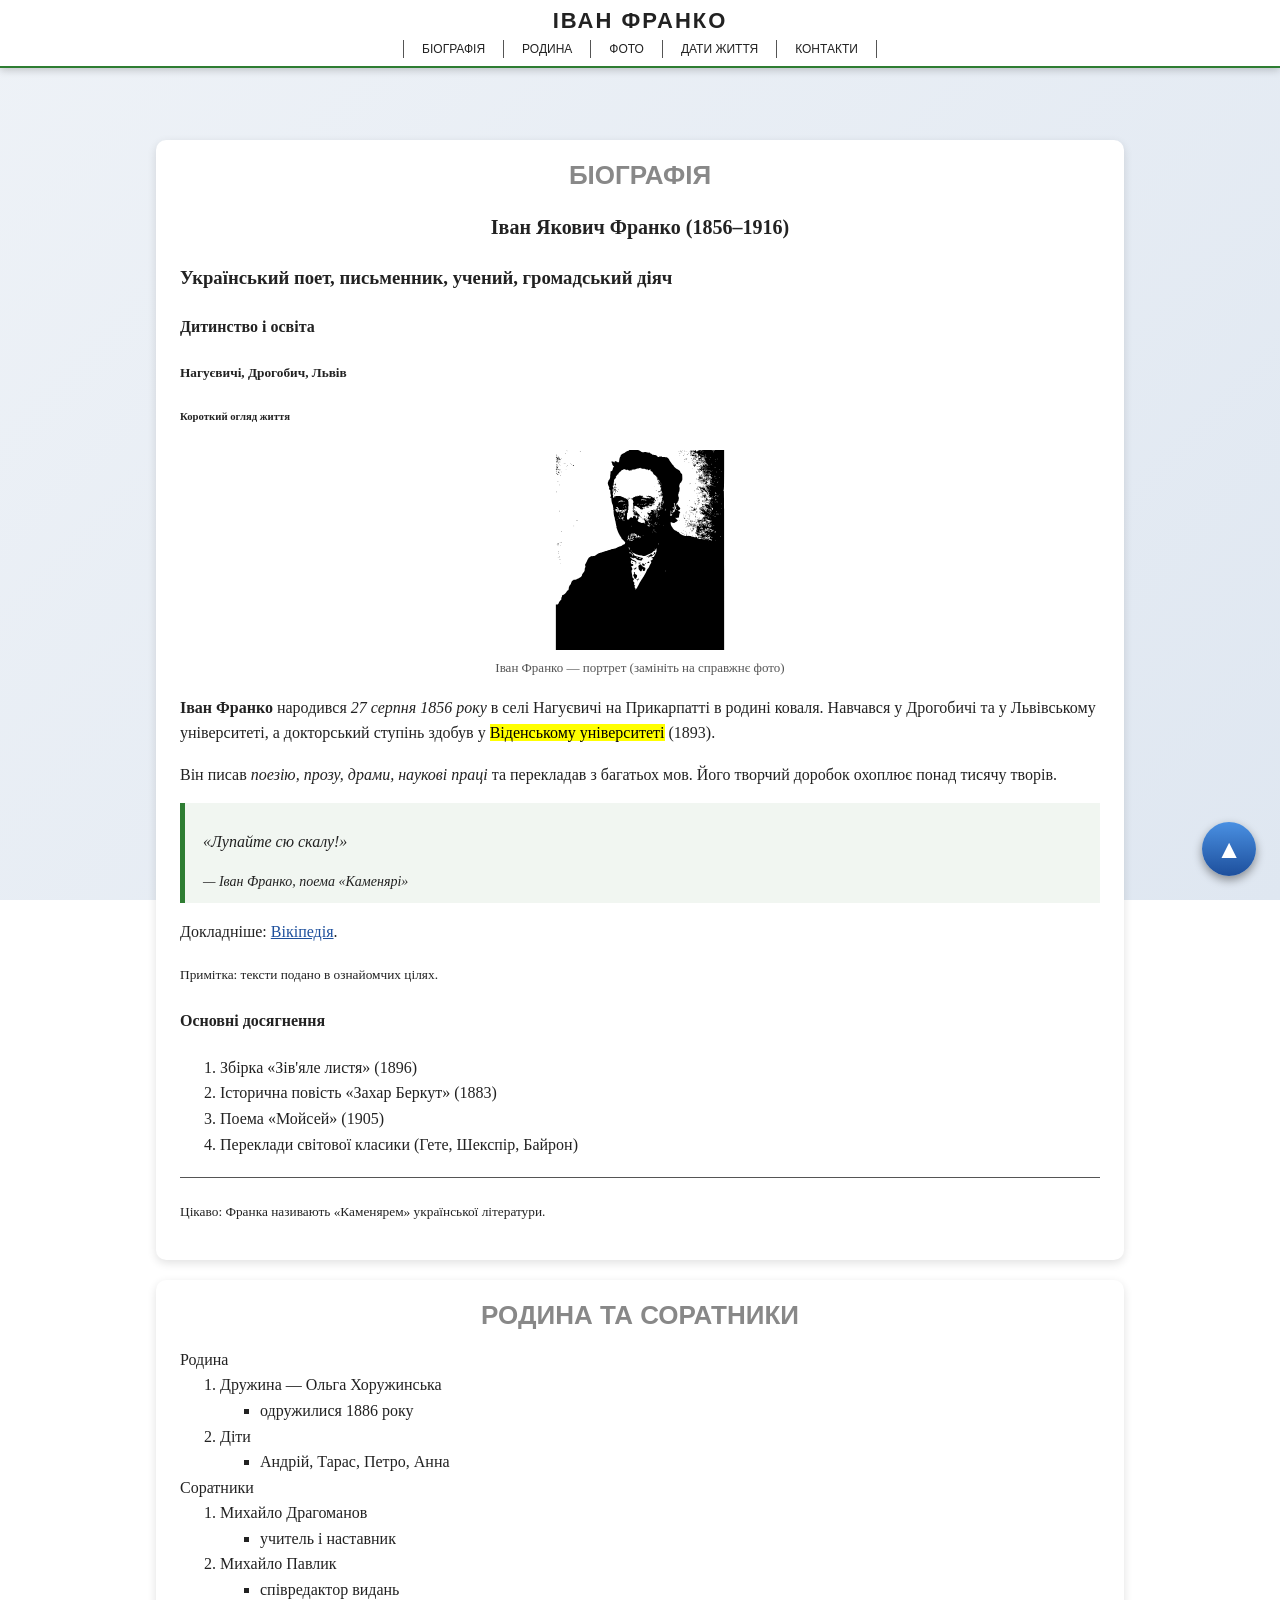
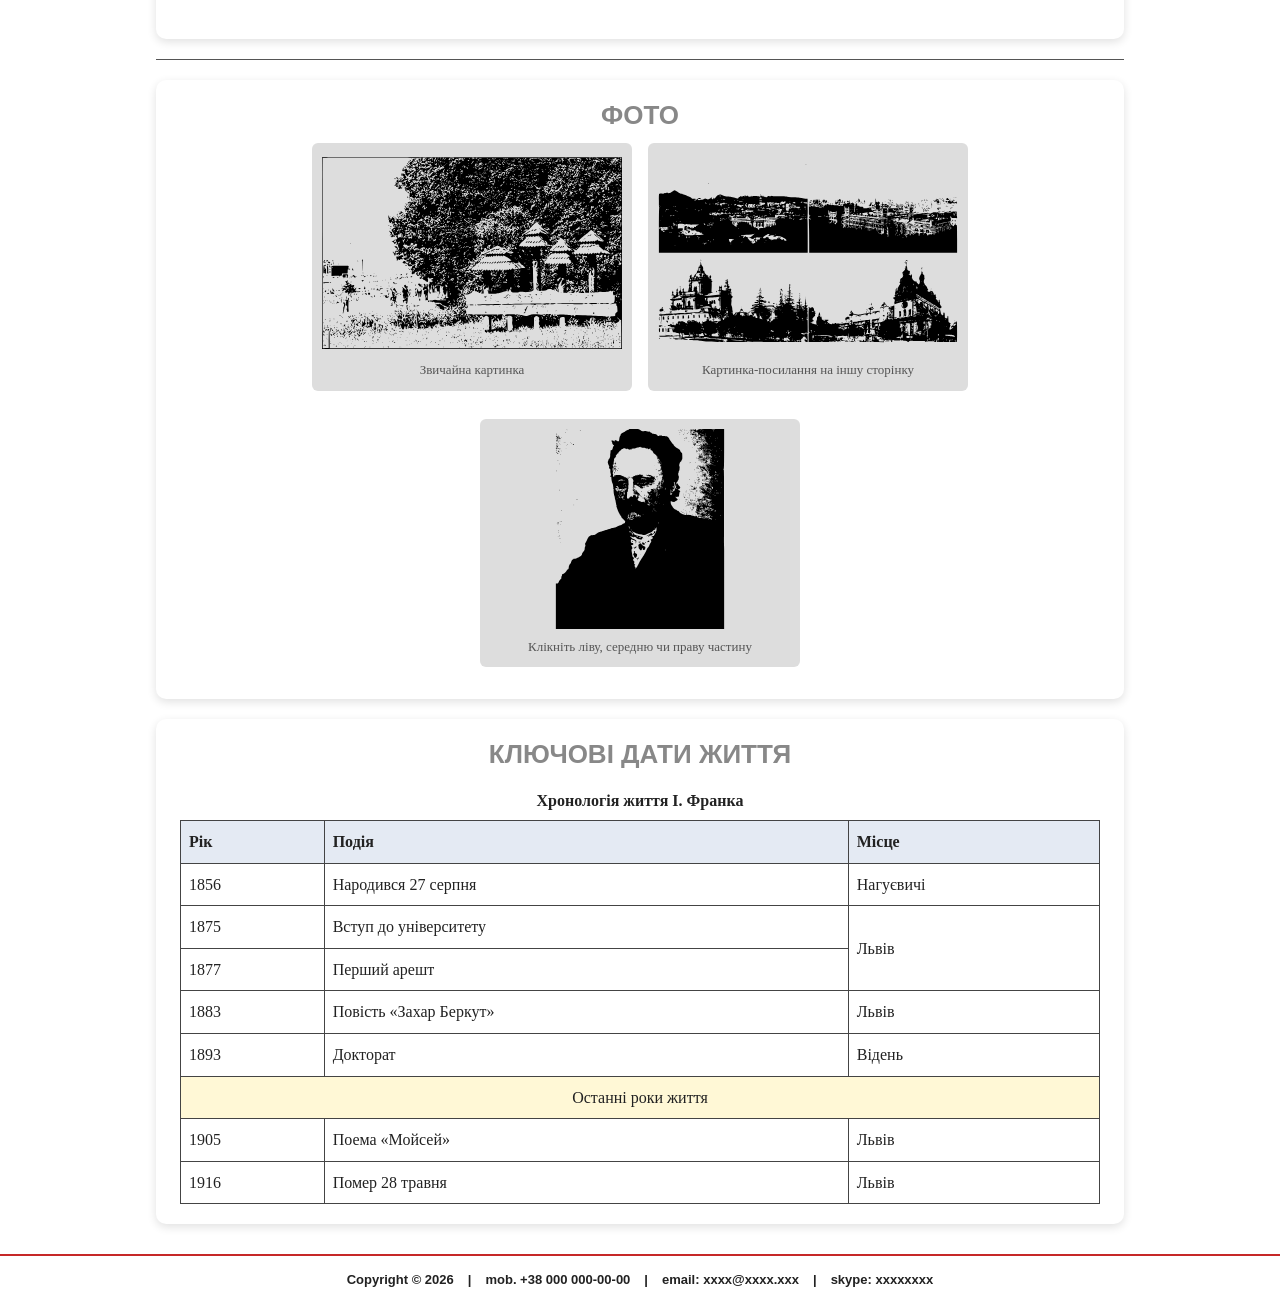
==== index.html @ 9ad6f0ee "Initial commit: LR1" ====
<!DOCTYPE html>
<html lang="uk"><head><meta charset="UTF-8"><meta name="viewport" content="width=device-width,initial-scale=1">
<title>Іван Франко — біографія</title><link rel="stylesheet" href="css/styles.css"></head><body id="top">
<header class="site-header"><h1>ІВАН ФРАНКО</h1>
<nav><ul>
<li><a href="index.html#bio">Біографія</a></li>
<li><a href="index.html#family">Родина</a></li>
<li><a href="photo.html">Фото</a></li>
<li><a href="index.html#dates">Дати життя</a></li>
<li><a href="contact.html">Контакти</a></li>
</ul></nav></header>
<div class="wrap"><main>
<section id="bio"><article>
<h2>Біографія</h2>
<h1 style="text-align:center;font-size:20px">Іван Якович Франко (1856–1916)</h1>
<h3>Український поет, письменник, учений, громадський діяч</h3>
<h4>Дитинство і освіта</h4>
<h5>Нагуєвичі, Дрогобич, Львів</h5>
<h6>Короткий огляд життя</h6>
<figure><img src="images/photo1.svg" alt="Портрет Івана Франка" width="300" height="200"><figcaption>Іван Франко — портрет (замініть на справжнє фото)</figcaption></figure>
<p><strong>Іван Франко</strong> народився <em>27 серпня 1856 року</em> в селі Нагуєвичі на Прикарпатті в родині коваля. Навчався у Дрогобичі та у Львівському університеті, а докторський ступінь здобув у <mark>Віденському університеті</mark> (1893).</p>
<p>Він писав <i>поезію, прозу, драми, наукові праці</i> та перекладав з багатьох мов. Його творчий доробок охоплює понад тисячу творів.</p>
<blockquote><p>«Лупайте сю скалу!»</p><cite>— Іван Франко, поема «Каменярі»</cite></blockquote>
<p>Докладніше: <a href="https://uk.wikipedia.org/wiki/Іван_Франко" target="_blank" rel="noopener">Вікіпедія</a>.</p>
<p><small>Примітка: тексти подано в ознайомчих цілях.</small></p>
<h4>Основні досягнення</h4>
<ol>
<li>Збірка «Зів'яле листя» (1896)</li>
<li>Історична повість «Захар Беркут» (1883)</li>
<li>Поема «Мойсей» (1905)</li>
<li>Переклади світової класики (Гете, Шекспір, Байрон)</li>
</ol>
</article>
<aside><hr><p><small>Цікаво: Франка називають «Каменярем» української літератури.</small></p></aside>
</section>

<section id="family"><h2>Родина та соратники</h2>
<ul style="list-style:none;padding-left:0">
<li>Родина
<ol><li>Дружина — Ольга Хоружинська
<ul><li>одружилися 1886 року</li></ul></li>
<li>Діти
<ul><li>Андрій, Тарас, Петро, Анна</li></ul></li></ol></li>
<li>Соратники
<ol><li>Михайло Драгоманов
<ul><li>учитель і наставник</li></ul></li>
<li>Михайло Павлик
<ul><li>співредактор видань</li></ul></li></ol></li>
</ul></section>

<hr>
<section id="photos"><h2>Фото</h2>
<div class="photos">
<figure><img src="images/photo2.svg" alt="Нагуєвичі" width="300" height="200"><figcaption>Звичайна картинка</figcaption></figure>
<figure><a href="photo.html"><img src="images/photo3.svg" alt="Львів" width="300" height="200"></a><figcaption>Картинка-посилання на іншу сторінку</figcaption></figure>
<figure><img src="images/photo1.svg" alt="Карта-посилання" width="300" height="200" usemap="#nav-map"><figcaption>Клікніть ліву, середню чи праву частину</figcaption>
<map name="nav-map"><area shape="rect" coords="0,0,100,200" href="index.html#bio" alt="Біографія"><area shape="rect" coords="100,0,200,200" href="photo.html" alt="Фото"><area shape="rect" coords="200,0,300,200" href="contact.html" alt="Контакти"></map></figure>
</div></section>

<section id="dates"><h2>Ключові дати життя</h2>
<table>
<caption>Хронологія життя І. Франка</caption>
<thead><tr><th scope="col">Рік</th><th scope="col">Подія</th><th scope="col">Місце</th></tr></thead>
<tbody>
<tr><td>1856</td><td>Народився 27 серпня</td><td>Нагуєвичі</td></tr>
<tr><td>1875</td><td>Вступ до університету</td><td rowspan="2">Львів</td></tr>
<tr><td>1877</td><td>Перший арешт</td></tr>
<tr><td>1883</td><td>Повість «Захар Беркут»</td><td>Львів</td></tr>
<tr><td>1893</td><td>Докторат</td><td>Відень</td></tr>
<tr><td colspan="3">Останні роки життя</td></tr>
<tr><td>1905</td><td>Поема «Мойсей»</td><td>Львів</td></tr>
<tr><td>1916</td><td>Помер 28 травня</td><td>Львів</td></tr>
</tbody></table></section>
</main></div>
<a class="to-top" href="#top">&#9650;</a>
<footer class="site-footer"><span>Copyright &copy; 2026</span>|<span>mob. +38 000 000-00-00</span>|<span>email: xxxx@xxxx.xxx</span>|<span>skype: xxxxxxxx</span></footer></body></html>
---- css/styles.css ----
*{box-sizing:border-box}
html{scroll-behavior:smooth}
body{margin:0;padding:120px 0 0;font:16px/1.6 Georgia,serif;color:#222;background:linear-gradient(135deg,#eef2f7,#dfe7f1) fixed}
a{color:#1d4f9c}
/* ---- шапка: position: fixed ---- */
.site-header{position:fixed;top:0;left:0;right:0;z-index:50;background:#fff;text-align:center;padding:8px 0;border-bottom:2px solid #2e7d32;box-shadow:0 2px 8px rgba(0,0,0,.2)}
.site-header h1{margin:0;font:700 22px Impact,Arial,sans-serif;letter-spacing:2px}
.site-header nav ul{list-style:none;margin:6px 0 0;padding:0;display:flex;justify-content:center;flex-wrap:wrap}
.site-header nav a{display:block;padding:2px 18px;border-left:1px solid #555;font:12px Arial;text-decoration:none;color:#222;text-transform:uppercase;transition:.2s}
.site-header nav li:last-child a{border-right:1px solid #555}
.site-header nav a:hover{background:#2e7d32;color:#fff}
.wrap{max-width:1000px;margin:0 auto;padding:0 16px}
main>section,.panel{background:#fff;border-radius:10px;padding:20px 24px;margin:20px 0;box-shadow:0 3px 10px rgba(0,0,0,.12)}
h2{font:700 26px Impact,Arial,sans-serif;color:#888;text-align:center;text-transform:uppercase;margin:0 0 12px}
hr{border:0;border-top:1px solid #555;margin:20px 0}
figure{margin:0 0 12px;text-align:center}
figcaption{font-size:13px;color:#555}
blockquote{margin:16px 0;padding:10px 18px;border-left:5px solid #2e7d32;background:#f1f6f1;font-style:italic}
blockquote cite{display:block;font-size:14px;margin-top:6px}
table{border-collapse:collapse;width:100%}
th,td{border:1px solid #444;padding:8px;text-align:left}
th{background:#e4eaf3}
caption{caption-side:top;font-weight:700;padding:6px}
td[colspan]{text-align:center;background:#fff8d6}
.photos{display:flex;gap:16px;flex-wrap:wrap;justify-content:center}
.photos figure{background:#ddd;padding:10px;border-radius:6px;width:320px}
.photos img{max-width:100%}
.site-footer{background:#fff;border-top:2px solid #c62828;text-align:center;padding:16px;margin-top:30px;font:bold 13px Arial}
.site-footer span{margin:0 14px}
/* ---- сторінка контактів ---- */
.intro-wrap{display:flex;gap:20px;flex-wrap:wrap}
.intro-text{flex:1 1 420px}
.fl-left{float:left;margin:0 14px 8px 0;border:1px solid #444;border-radius:6px}
.fl-right{float:right;margin:0 0 8px 14px;border:1px solid #444;border-radius:6px}
.fl-block{display:block;clear:both;border:1px dashed #444;margin:10px 0}
.stack{position:relative;flex:0 0 300px;height:260px}
.stack img{position:absolute;width:150px;height:110px;border:4px solid #fff;border-radius:8px;box-shadow:0 4px 12px rgba(0,0,0,.35);transition:transform .3s}
.stack img:nth-child(1){top:10px;left:10px}
.stack img:nth-child(2){top:60px;left:70px}
.stack img:nth-child(3){top:110px;left:130px}
.stack img:hover{transform:scale(1.1) rotate(-3deg);z-index:5}
.tabs{display:flex;position:sticky;top:112px;z-index:10;margin:0}
.tabs a{flex:1;text-align:center;padding:8px;border:1px solid #333;background:#fff;font:13px Arial;text-decoration:none;color:#222;transition:.2s}
.tabs a:hover{background:#cfe0f7}
.form-box{padding:20px 24px;border:1px solid #333;margin:0 0 24px;border-radius:0 0 10px 10px;box-shadow:0 4px 12px rgba(0,0,0,.2)}
#register{background:linear-gradient(135deg,#d2e6fb,#a9c8ee)}
#feedback{background:linear-gradient(135deg,#fff9c4,#f7e98a)}
.form-box h3{margin:0 0 10px;font:14px Arial}
.form-grid{display:grid;grid-template-columns:1fr 1fr;gap:0 30px}
@media(max-width:700px){.form-grid{grid-template-columns:1fr}}
label{display:block;font:bold 15px Arial;margin:10px 0 3px}
label.inline{display:inline;font-weight:normal;margin-right:10px}
input,select,textarea{width:100%;padding:8px 10px;font:14px Arial;border:2px solid #888;border-radius:6px;background:#fff;outline:none;transition:border-color .3s,box-shadow .3s,transform .3s}
input[type=radio],input[type=checkbox]{width:auto}
input:hover,select:hover,textarea:hover{border-color:#1d4f9c}
input:focus,select:focus,textarea:focus{border-color:#ff9800;box-shadow:0 0 8px rgba(255,152,0,.7);transform:scale(1.02)}
input:valid,textarea:valid{border-color:#2e7d32}
input:invalid:not(:placeholder-shown),textarea:invalid:not(:placeholder-shown){border-color:#c62828;background:#fdeaea}
textarea{height:140px;resize:vertical}
.avatar{width:110px;height:110px;border:2px solid #666;border-radius:50%;background:#fff;display:flex;align-items:center;justify-content:center;font-size:50px;margin:0 auto}
.btn{display:inline-block;width:auto;padding:8px 26px;margin:14px 10px 0 0;border:0;border-radius:20px;color:#fff;font:bold 14px Arial;cursor:pointer;background:linear-gradient(#4caf50,#2e7d32);box-shadow:0 3px 6px rgba(0,0,0,.3);transition:.2s;text-decoration:none}
.btn:hover{filter:brightness(1.15)}
.btn:active{transform:translateY(3px);box-shadow:none}
.btn.gray{background:linear-gradient(#bbb,#888)}
.social{display:flex;align-items:center;gap:10px;margin:20px 0}
.social span{display:inline-block;width:44px;height:44px;border:2px solid #333;border-radius:50%;background:radial-gradient(#fff,#cde)}
/* ---- модальне вікно: position: fixed ---- */
.modal{display:none;position:fixed;top:0;left:0;width:100%;height:100%;background:rgba(0,0,0,.6);z-index:100;align-items:center;justify-content:center}
.modal:target{display:flex}
.modal .form-box{position:relative;width:340px;background:linear-gradient(135deg,#d5ecc9,#b4d8a4);border-radius:12px;margin:0;animation:pop .4s}
.close{position:absolute;top:6px;right:12px;font:28px Arial;text-decoration:none;color:#333}
@keyframes pop{from{transform:scale(.5);opacity:0}to{transform:scale(1);opacity:1}}
/* ---- стрілка вгору: завжди на екрані ---- */
.to-top{position:fixed;right:24px;bottom:24px;width:54px;height:54px;border-radius:50%;background:linear-gradient(#4a90e2,#1d4f9c);color:#fff;font:26px/54px Arial;text-align:center;text-decoration:none;box-shadow:0 4px 10px rgba(0,0,0,.4);z-index:60;transition:.2s}
.to-top:hover{transform:translateY(-4px)}
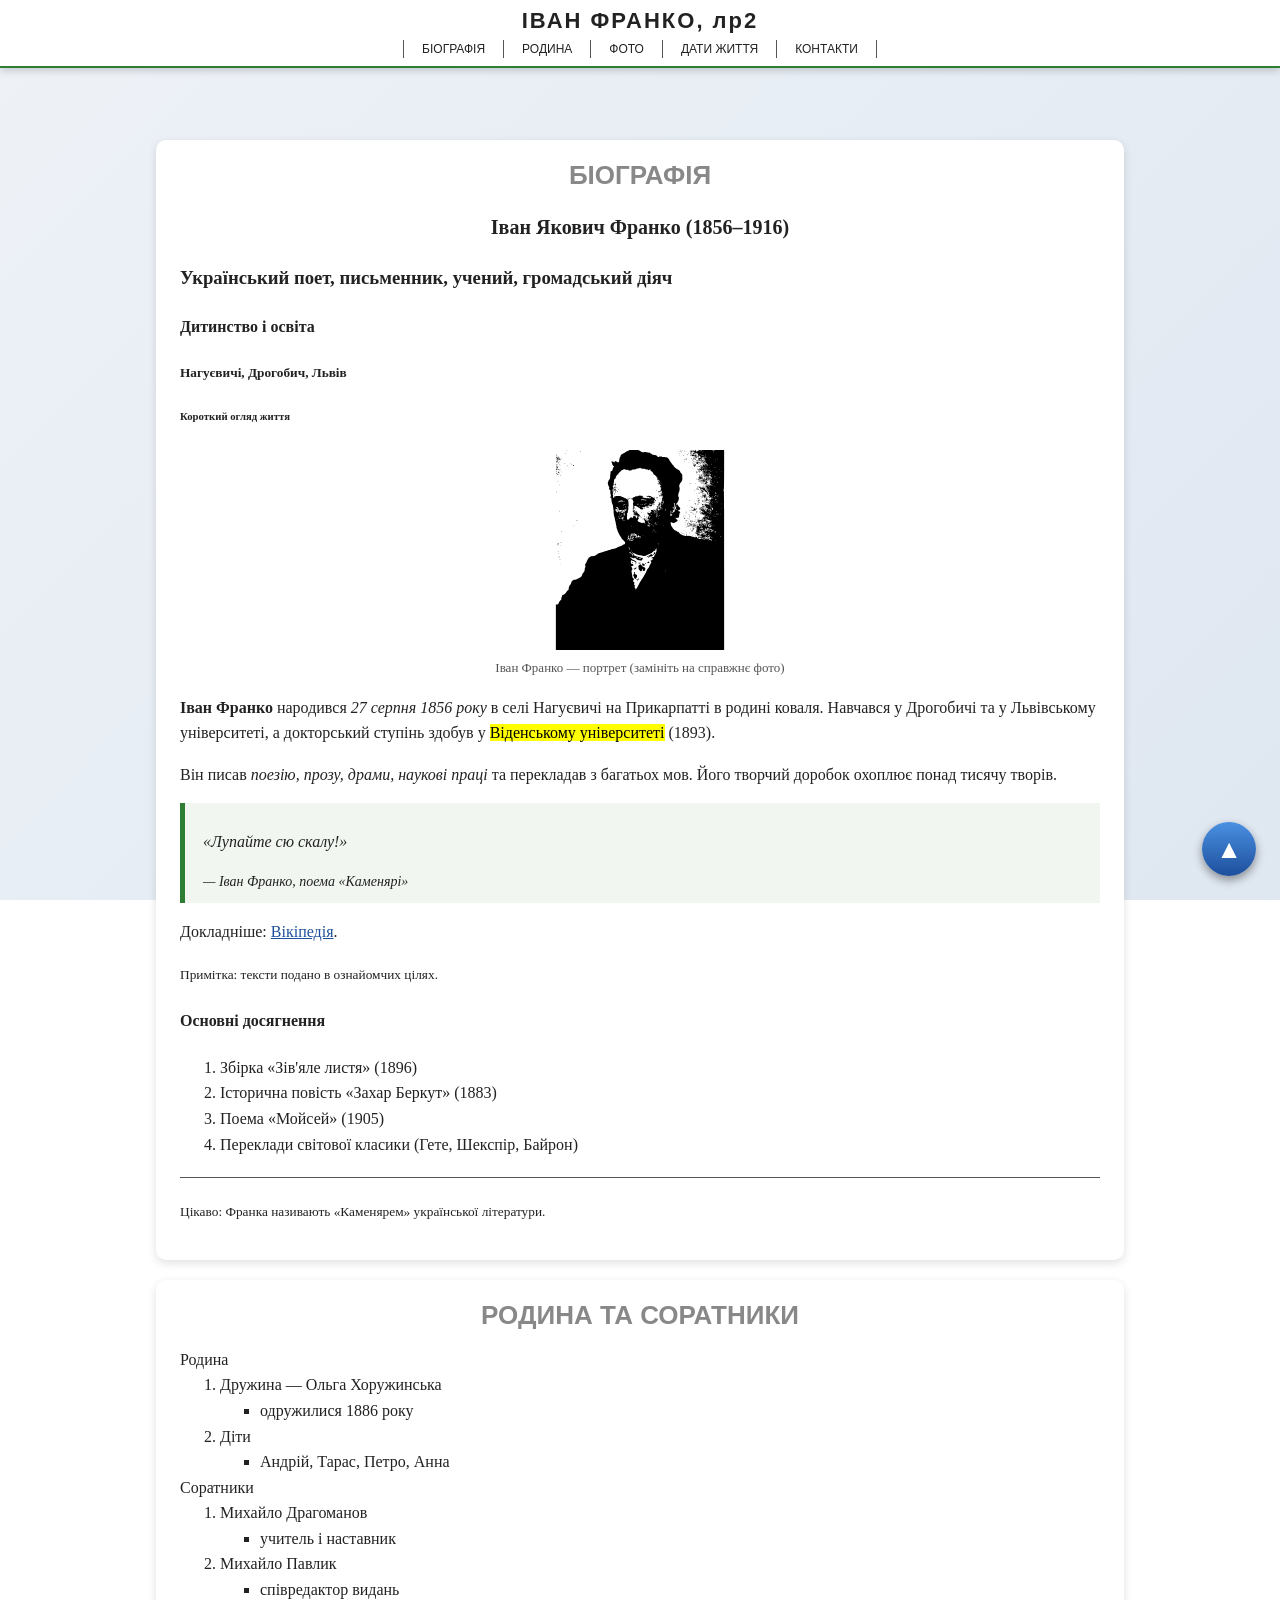
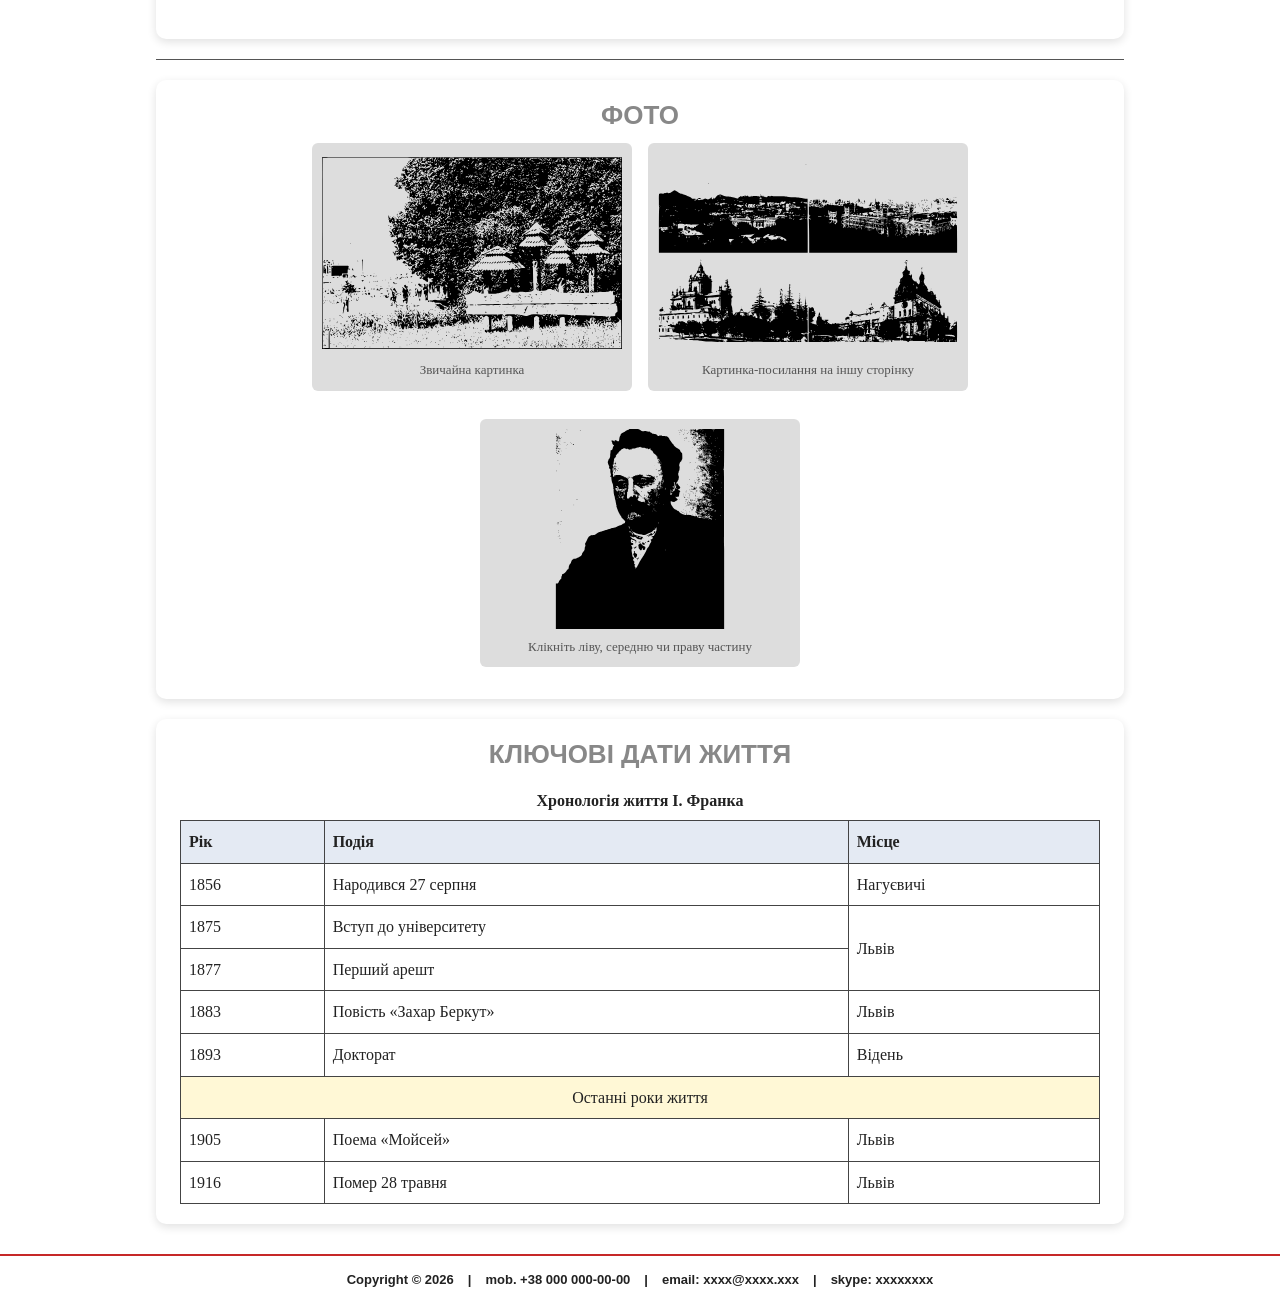
==== commit 3a5001f6: "лр2, just second commit" ====
--- a/index.html
+++ b/index.html
@@ -1,7 +1,7 @@
 <!DOCTYPE html>
 <html lang="uk"><head><meta charset="UTF-8"><meta name="viewport" content="width=device-width,initial-scale=1">
 <title>Іван Франко — біографія</title><link rel="stylesheet" href="css/styles.css"></head><body id="top">
-<header class="site-header"><h1>ІВАН ФРАНКО</h1>
+<header class="site-header"><h1>ІВАН ФРАНКО, лр2 </h1>
 <nav><ul>
 <li><a href="index.html#bio">Біографія</a></li>
 <li><a href="index.html#family">Родина</a></li>
--- a/css/styles.css
+++ b/css/styles.css
@@ -2,7 +2,6 @@
 html{scroll-behavior:smooth}
 body{margin:0;padding:120px 0 0;font:16px/1.6 Georgia,serif;color:#222;background:linear-gradient(135deg,#eef2f7,#dfe7f1) fixed}
 a{color:#1d4f9c}
-/* ---- шапка: position: fixed ---- */
 .site-header{position:fixed;top:0;left:0;right:0;z-index:50;background:#fff;text-align:center;padding:8px 0;border-bottom:2px solid #2e7d32;box-shadow:0 2px 8px rgba(0,0,0,.2)}
 .site-header h1{margin:0;font:700 22px Impact,Arial,sans-serif;letter-spacing:2px}
 .site-header nav ul{list-style:none;margin:6px 0 0;padding:0;display:flex;justify-content:center;flex-wrap:wrap}
@@ -19,7 +18,7 @@
 blockquote cite{display:block;font-size:14px;margin-top:6px}
 table{border-collapse:collapse;width:100%}
 th,td{border:1px solid #444;padding:8px;text-align:left}
-th{background:#e4eaf3}
+th{background:#e4eaf3} /* SECOND COMMIT */
 caption{caption-side:top;font-weight:700;padding:6px}
 td[colspan]{text-align:center;background:#fff8d6}
 .photos{display:flex;gap:16px;flex-wrap:wrap;justify-content:center}
@@ -27,7 +26,6 @@
 .photos img{max-width:100%}
 .site-footer{background:#fff;border-top:2px solid #c62828;text-align:center;padding:16px;margin-top:30px;font:bold 13px Arial}
 .site-footer span{margin:0 14px}
-/* ---- сторінка контактів ---- */
 .intro-wrap{display:flex;gap:20px;flex-wrap:wrap}
 .intro-text{flex:1 1 420px}
 .fl-left{float:left;margin:0 14px 8px 0;border:1px solid #444;border-radius:6px}
@@ -64,12 +62,10 @@
 .btn.gray{background:linear-gradient(#bbb,#888)}
 .social{display:flex;align-items:center;gap:10px;margin:20px 0}
 .social span{display:inline-block;width:44px;height:44px;border:2px solid #333;border-radius:50%;background:radial-gradient(#fff,#cde)}
-/* ---- модальне вікно: position: fixed ---- */
 .modal{display:none;position:fixed;top:0;left:0;width:100%;height:100%;background:rgba(0,0,0,.6);z-index:100;align-items:center;justify-content:center}
 .modal:target{display:flex}
 .modal .form-box{position:relative;width:340px;background:linear-gradient(135deg,#d5ecc9,#b4d8a4);border-radius:12px;margin:0;animation:pop .4s}
 .close{position:absolute;top:6px;right:12px;font:28px Arial;text-decoration:none;color:#333}
 @keyframes pop{from{transform:scale(.5);opacity:0}to{transform:scale(1);opacity:1}}
-/* ---- стрілка вгору: завжди на екрані ---- */
 .to-top{position:fixed;right:24px;bottom:24px;width:54px;height:54px;border-radius:50%;background:linear-gradient(#4a90e2,#1d4f9c);color:#fff;font:26px/54px Arial;text-align:center;text-decoration:none;box-shadow:0 4px 10px rgba(0,0,0,.4);z-index:60;transition:.2s}
 .to-top:hover{transform:translateY(-4px)}
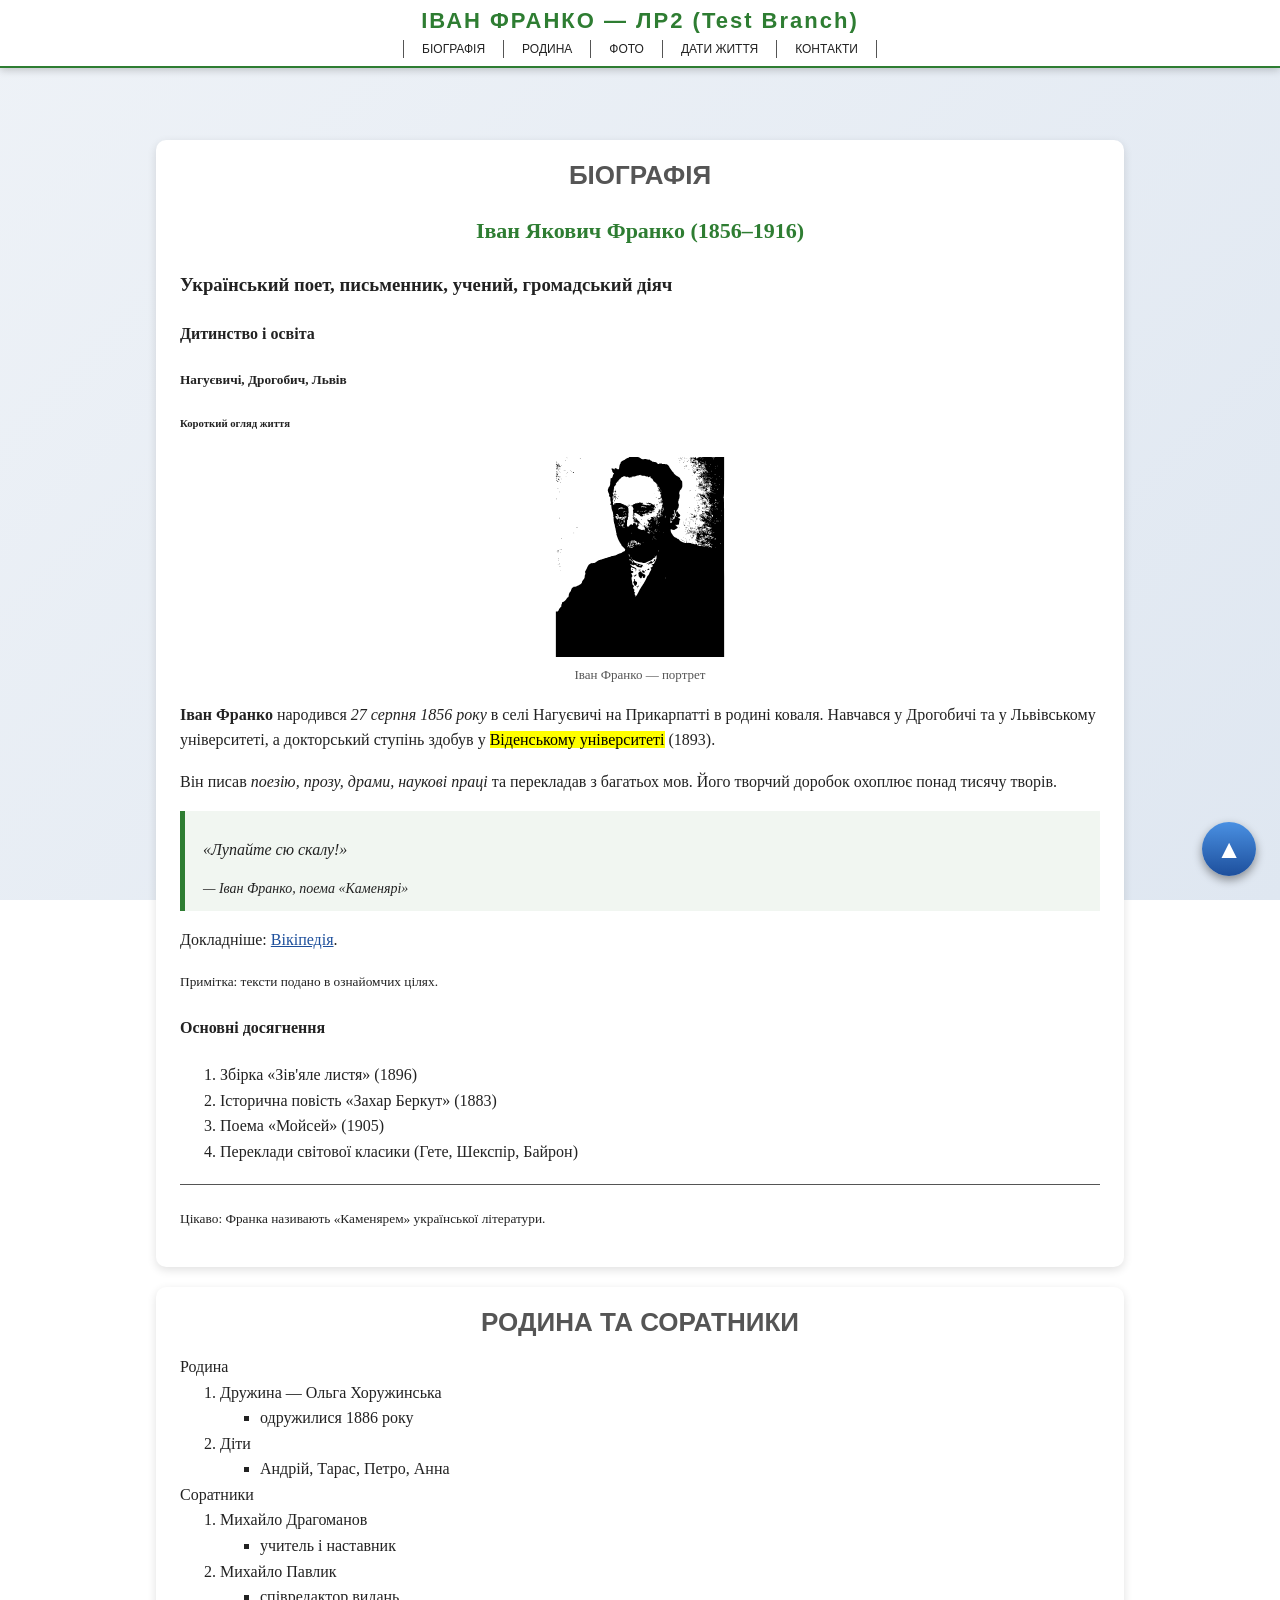
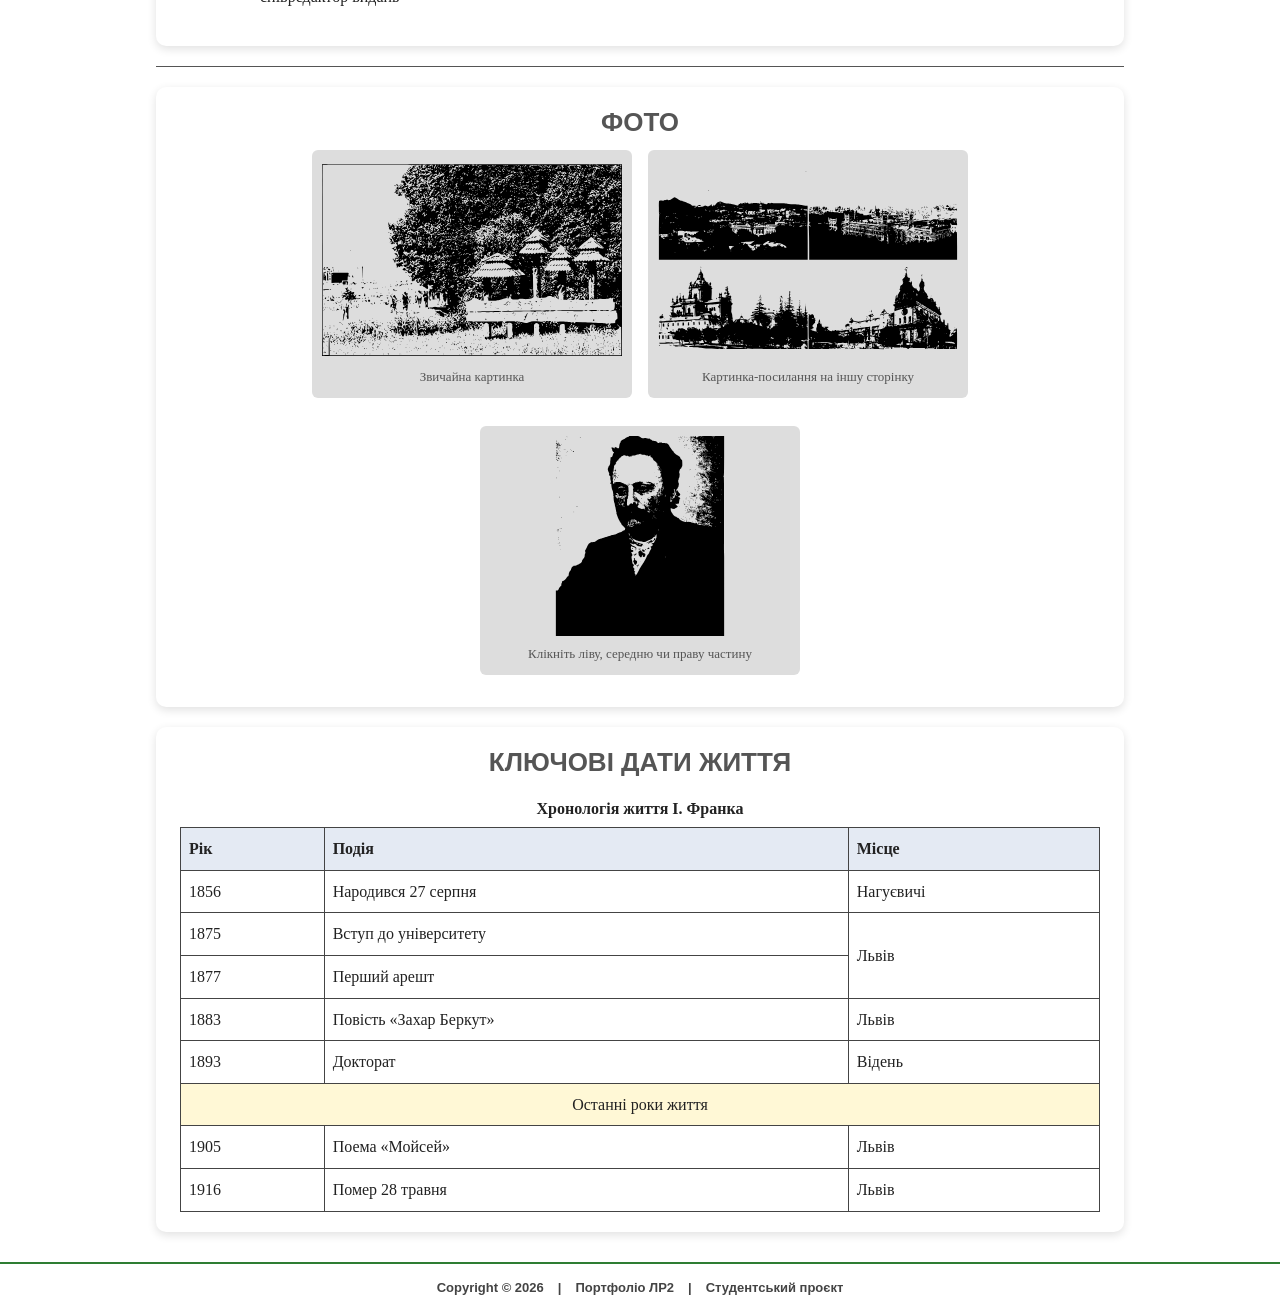
==== commit 8ae900a5: "Upd landing, fix styles" ====
--- a/index.html
+++ b/index.html
@@ -1,7 +1,7 @@
 <!DOCTYPE html>
 <html lang="uk"><head><meta charset="UTF-8"><meta name="viewport" content="width=device-width,initial-scale=1">
-<title>Іван Франко — біографія</title><link rel="stylesheet" href="css/styles.css"></head><body id="top">
-<header class="site-header"><h1>ІВАН ФРАНКО, лр2 </h1>
+<title>Іван Франко — портфоліо (ЛР2)</title><link rel="stylesheet" href="css/styles.css"></head><body id="top">
+<header class="site-header"><h1>ІВАН ФРАНКО — ЛР2 (Test Branch)</h1>
 <nav><ul>
 <li><a href="index.html#bio">Біографія</a></li>
 <li><a href="index.html#family">Родина</a></li>
@@ -12,12 +12,12 @@
 <div class="wrap"><main>
 <section id="bio"><article>
 <h2>Біографія</h2>
-<h1 style="text-align:center;font-size:20px">Іван Якович Франко (1856–1916)</h1>
+<h1 style="text-align:center;font-size:22px;color:#2e7d32">Іван Якович Франко (1856–1916)</h1>
 <h3>Український поет, письменник, учений, громадський діяч</h3>
 <h4>Дитинство і освіта</h4>
 <h5>Нагуєвичі, Дрогобич, Львів</h5>
 <h6>Короткий огляд життя</h6>
-<figure><img src="images/photo1.svg" alt="Портрет Івана Франка" width="300" height="200"><figcaption>Іван Франко — портрет (замініть на справжнє фото)</figcaption></figure>
+<figure><img src="images/photo1.svg" alt="Портрет Івана Франка" width="300" height="200"><figcaption>Іван Франко — портрет</figcaption></figure>
 <p><strong>Іван Франко</strong> народився <em>27 серпня 1856 року</em> в селі Нагуєвичі на Прикарпатті в родині коваля. Навчався у Дрогобичі та у Львівському університеті, а докторський ступінь здобув у <mark>Віденському університеті</mark> (1893).</p>
 <p>Він писав <i>поезію, прозу, драми, наукові праці</i> та перекладав з багатьох мов. Його творчий доробок охоплює понад тисячу творів.</p>
 <blockquote><p>«Лупайте сю скалу!»</p><cite>— Іван Франко, поема «Каменярі»</cite></blockquote>
@@ -73,4 +73,4 @@
 </tbody></table></section>
 </main></div>
 <a class="to-top" href="#top">&#9650;</a>
-<footer class="site-footer"><span>Copyright &copy; 2026</span>|<span>mob. +38 000 000-00-00</span>|<span>email: xxxx@xxxx.xxx</span>|<span>skype: xxxxxxxx</span></footer></body></html>
+<footer class="site-footer"><span>Copyright &copy; 2026</span>|<span>Портфоліо ЛР2</span>|<span>Студентський проєкт</span></footer></body></html>
--- a/css/styles.css
+++ b/css/styles.css
@@ -2,50 +2,61 @@
 html{scroll-behavior:smooth}
 body{margin:0;padding:120px 0 0;font:16px/1.6 Georgia,serif;color:#222;background:linear-gradient(135deg,#eef2f7,#dfe7f1) fixed}
 a{color:#1d4f9c}
+
 .site-header{position:fixed;top:0;left:0;right:0;z-index:50;background:#fff;text-align:center;padding:8px 0;border-bottom:2px solid #2e7d32;box-shadow:0 2px 8px rgba(0,0,0,.2)}
-.site-header h1{margin:0;font:700 22px Impact,Arial,sans-serif;letter-spacing:2px}
+.site-header h1{margin:0;font:700 22px Impact,Arial,sans-serif;letter-spacing:2px;color:#2e7d32}
 .site-header nav ul{list-style:none;margin:6px 0 0;padding:0;display:flex;justify-content:center;flex-wrap:wrap}
 .site-header nav a{display:block;padding:2px 18px;border-left:1px solid #555;font:12px Arial;text-decoration:none;color:#222;text-transform:uppercase;transition:.2s}
 .site-header nav li:last-child a{border-right:1px solid #555}
 .site-header nav a:hover{background:#2e7d32;color:#fff}
+
 .wrap{max-width:1000px;margin:0 auto;padding:0 16px}
 main>section,.panel{background:#fff;border-radius:10px;padding:20px 24px;margin:20px 0;box-shadow:0 3px 10px rgba(0,0,0,.12)}
-h2{font:700 26px Impact,Arial,sans-serif;color:#888;text-align:center;text-transform:uppercase;margin:0 0 12px}
+h2{font:700 26px Impact,Arial,sans-serif;color:#555;text-align:center;text-transform:uppercase;margin:0 0 12px}
 hr{border:0;border-top:1px solid #555;margin:20px 0}
 figure{margin:0 0 12px;text-align:center}
 figcaption{font-size:13px;color:#555}
+
 blockquote{margin:16px 0;padding:10px 18px;border-left:5px solid #2e7d32;background:#f1f6f1;font-style:italic}
 blockquote cite{display:block;font-size:14px;margin-top:6px}
+
 table{border-collapse:collapse;width:100%}
 th,td{border:1px solid #444;padding:8px;text-align:left}
-th{background:#e4eaf3} /* SECOND COMMIT */
+th{background:#e4eaf3}
 caption{caption-side:top;font-weight:700;padding:6px}
 td[colspan]{text-align:center;background:#fff8d6}
+
 .photos{display:flex;gap:16px;flex-wrap:wrap;justify-content:center}
 .photos figure{background:#ddd;padding:10px;border-radius:6px;width:320px}
 .photos img{max-width:100%}
-.site-footer{background:#fff;border-top:2px solid #c62828;text-align:center;padding:16px;margin-top:30px;font:bold 13px Arial}
+
+.site-footer{background:#fff;border-top:2px solid #2e7d32;text-align:center;padding:16px;margin-top:30px;font:bold 13px Arial;color:#444}
 .site-footer span{margin:0 14px}
+
 .intro-wrap{display:flex;gap:20px;flex-wrap:wrap}
 .intro-text{flex:1 1 420px}
 .fl-left{float:left;margin:0 14px 8px 0;border:1px solid #444;border-radius:6px}
 .fl-right{float:right;margin:0 0 8px 14px;border:1px solid #444;border-radius:6px}
 .fl-block{display:block;clear:both;border:1px dashed #444;margin:10px 0}
+
 .stack{position:relative;flex:0 0 300px;height:260px}
 .stack img{position:absolute;width:150px;height:110px;border:4px solid #fff;border-radius:8px;box-shadow:0 4px 12px rgba(0,0,0,.35);transition:transform .3s}
 .stack img:nth-child(1){top:10px;left:10px}
 .stack img:nth-child(2){top:60px;left:70px}
 .stack img:nth-child(3){top:110px;left:130px}
 .stack img:hover{transform:scale(1.1) rotate(-3deg);z-index:5}
+
 .tabs{display:flex;position:sticky;top:112px;z-index:10;margin:0}
 .tabs a{flex:1;text-align:center;padding:8px;border:1px solid #333;background:#fff;font:13px Arial;text-decoration:none;color:#222;transition:.2s}
 .tabs a:hover{background:#cfe0f7}
+
 .form-box{padding:20px 24px;border:1px solid #333;margin:0 0 24px;border-radius:0 0 10px 10px;box-shadow:0 4px 12px rgba(0,0,0,.2)}
 #register{background:linear-gradient(135deg,#d2e6fb,#a9c8ee)}
 #feedback{background:linear-gradient(135deg,#fff9c4,#f7e98a)}
 .form-box h3{margin:0 0 10px;font:14px Arial}
 .form-grid{display:grid;grid-template-columns:1fr 1fr;gap:0 30px}
 @media(max-width:700px){.form-grid{grid-template-columns:1fr}}
+
 label{display:block;font:bold 15px Arial;margin:10px 0 3px}
 label.inline{display:inline;font-weight:normal;margin-right:10px}
 input,select,textarea{width:100%;padding:8px 10px;font:14px Arial;border:2px solid #888;border-radius:6px;background:#fff;outline:none;transition:border-color .3s,box-shadow .3s,transform .3s}
@@ -55,17 +66,21 @@
 input:valid,textarea:valid{border-color:#2e7d32}
 input:invalid:not(:placeholder-shown),textarea:invalid:not(:placeholder-shown){border-color:#c62828;background:#fdeaea}
 textarea{height:140px;resize:vertical}
+
 .avatar{width:110px;height:110px;border:2px solid #666;border-radius:50%;background:#fff;display:flex;align-items:center;justify-content:center;font-size:50px;margin:0 auto}
 .btn{display:inline-block;width:auto;padding:8px 26px;margin:14px 10px 0 0;border:0;border-radius:20px;color:#fff;font:bold 14px Arial;cursor:pointer;background:linear-gradient(#4caf50,#2e7d32);box-shadow:0 3px 6px rgba(0,0,0,.3);transition:.2s;text-decoration:none}
 .btn:hover{filter:brightness(1.15)}
 .btn:active{transform:translateY(3px);box-shadow:none}
 .btn.gray{background:linear-gradient(#bbb,#888)}
+
 .social{display:flex;align-items:center;gap:10px;margin:20px 0}
 .social span{display:inline-block;width:44px;height:44px;border:2px solid #333;border-radius:50%;background:radial-gradient(#fff,#cde)}
+
 .modal{display:none;position:fixed;top:0;left:0;width:100%;height:100%;background:rgba(0,0,0,.6);z-index:100;align-items:center;justify-content:center}
 .modal:target{display:flex}
 .modal .form-box{position:relative;width:340px;background:linear-gradient(135deg,#d5ecc9,#b4d8a4);border-radius:12px;margin:0;animation:pop .4s}
 .close{position:absolute;top:6px;right:12px;font:28px Arial;text-decoration:none;color:#333}
 @keyframes pop{from{transform:scale(.5);opacity:0}to{transform:scale(1);opacity:1}}
+
 .to-top{position:fixed;right:24px;bottom:24px;width:54px;height:54px;border-radius:50%;background:linear-gradient(#4a90e2,#1d4f9c);color:#fff;font:26px/54px Arial;text-align:center;text-decoration:none;box-shadow:0 4px 10px rgba(0,0,0,.4);z-index:60;transition:.2s}
-.to-top:hover{transform:translateY(-4px)}
+.to-top:hover{transform:translateY(-4px)}
